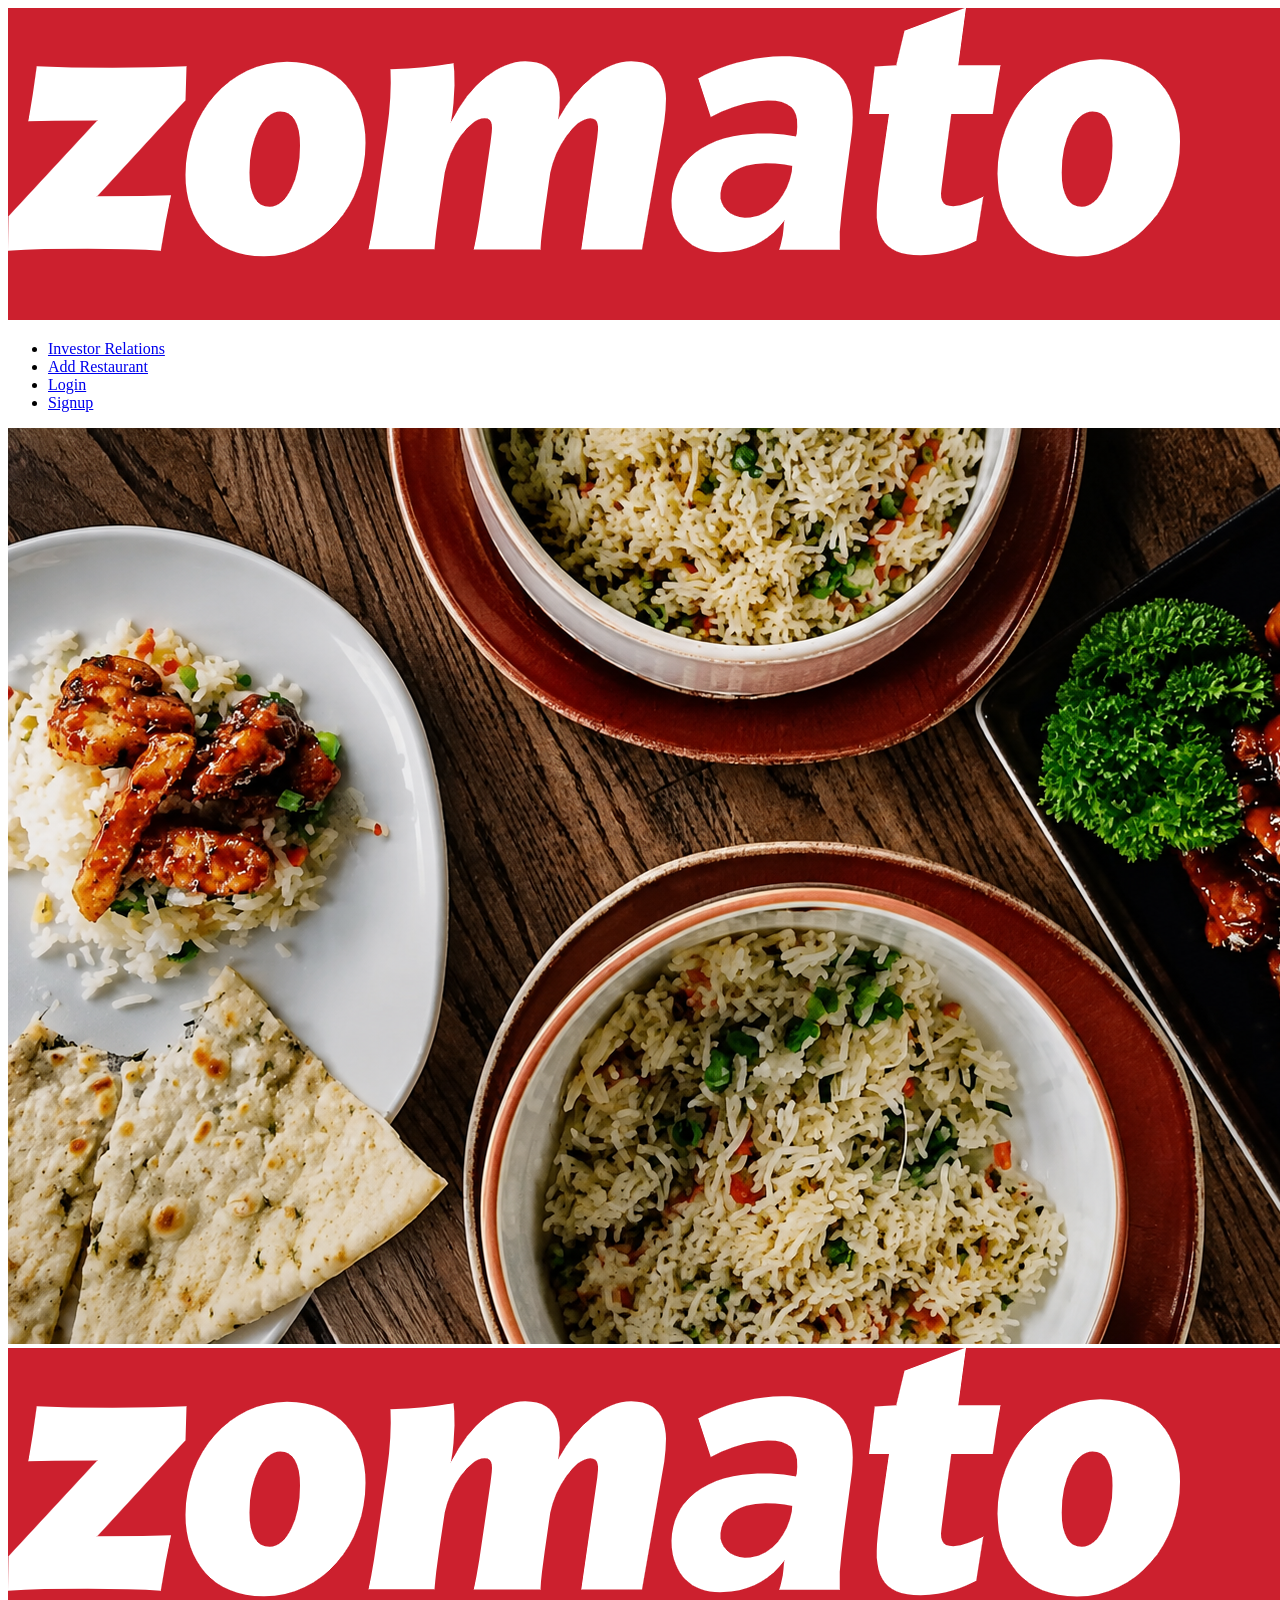
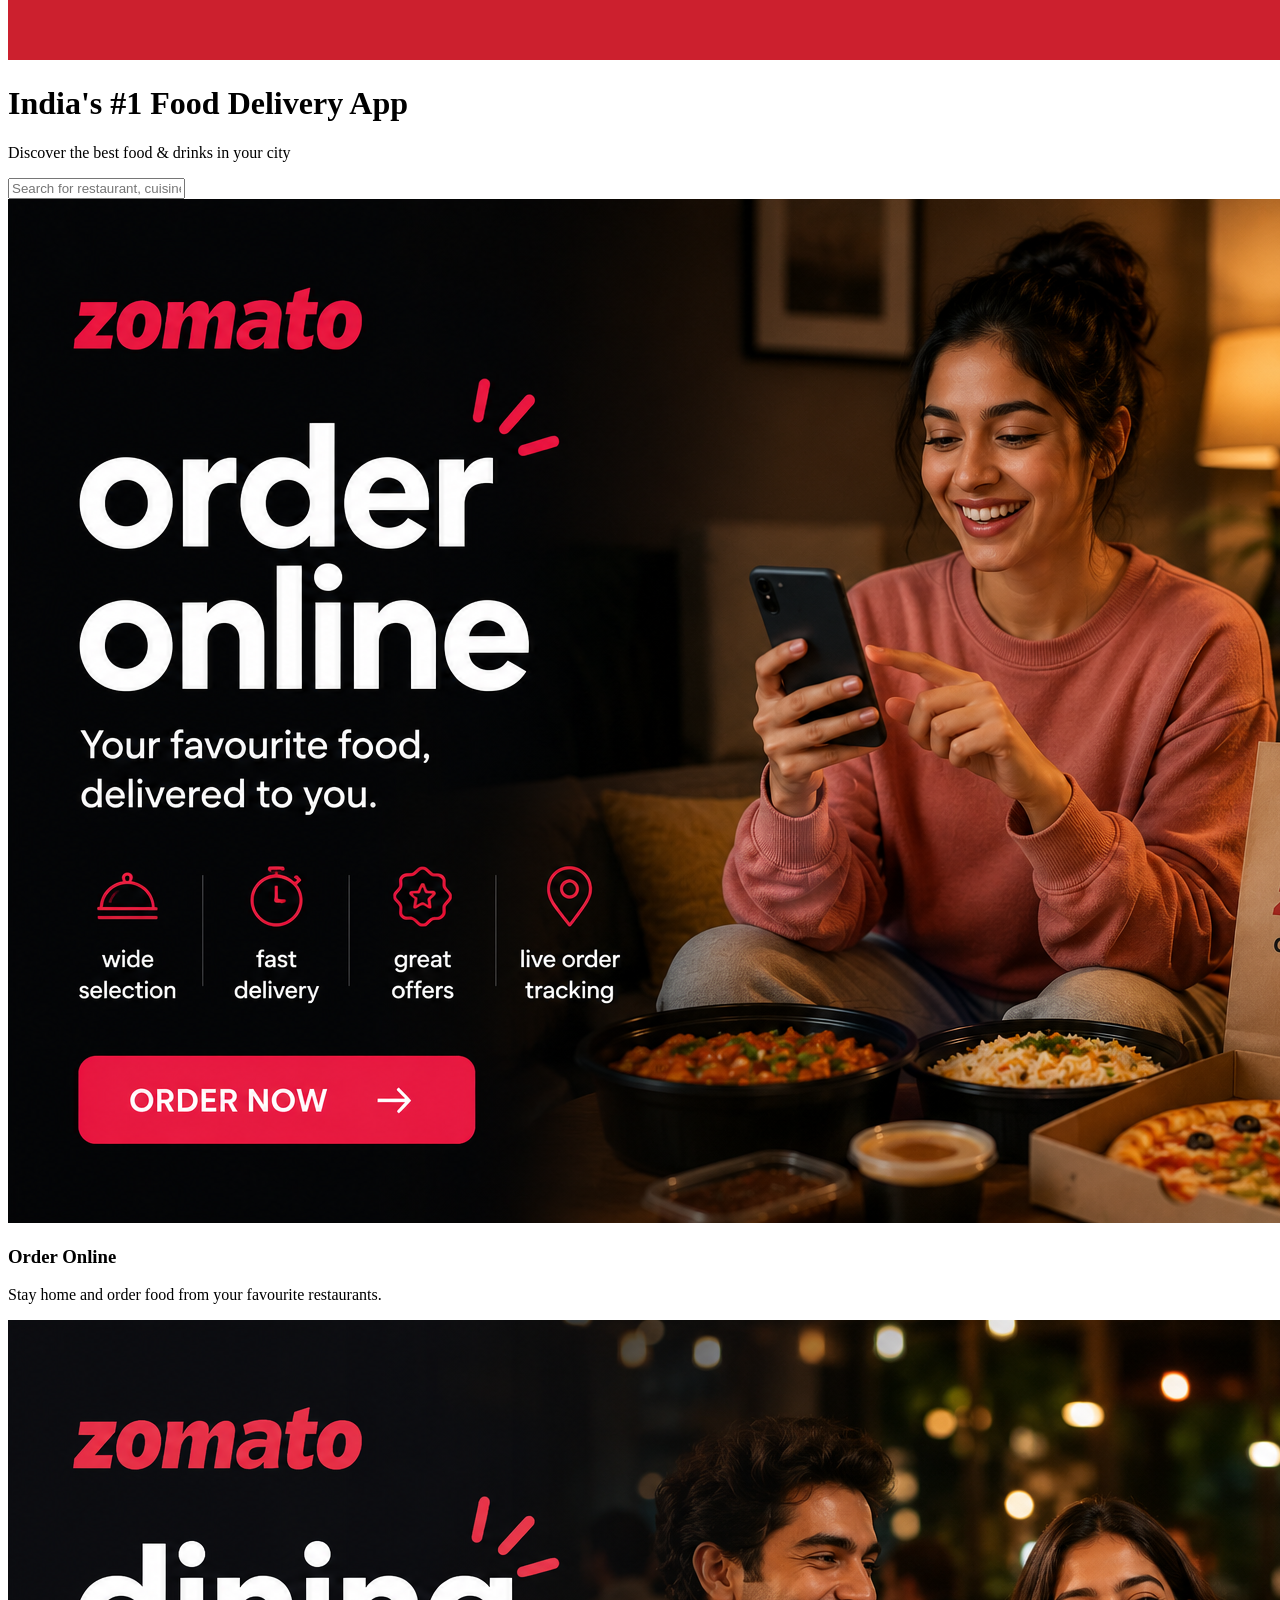
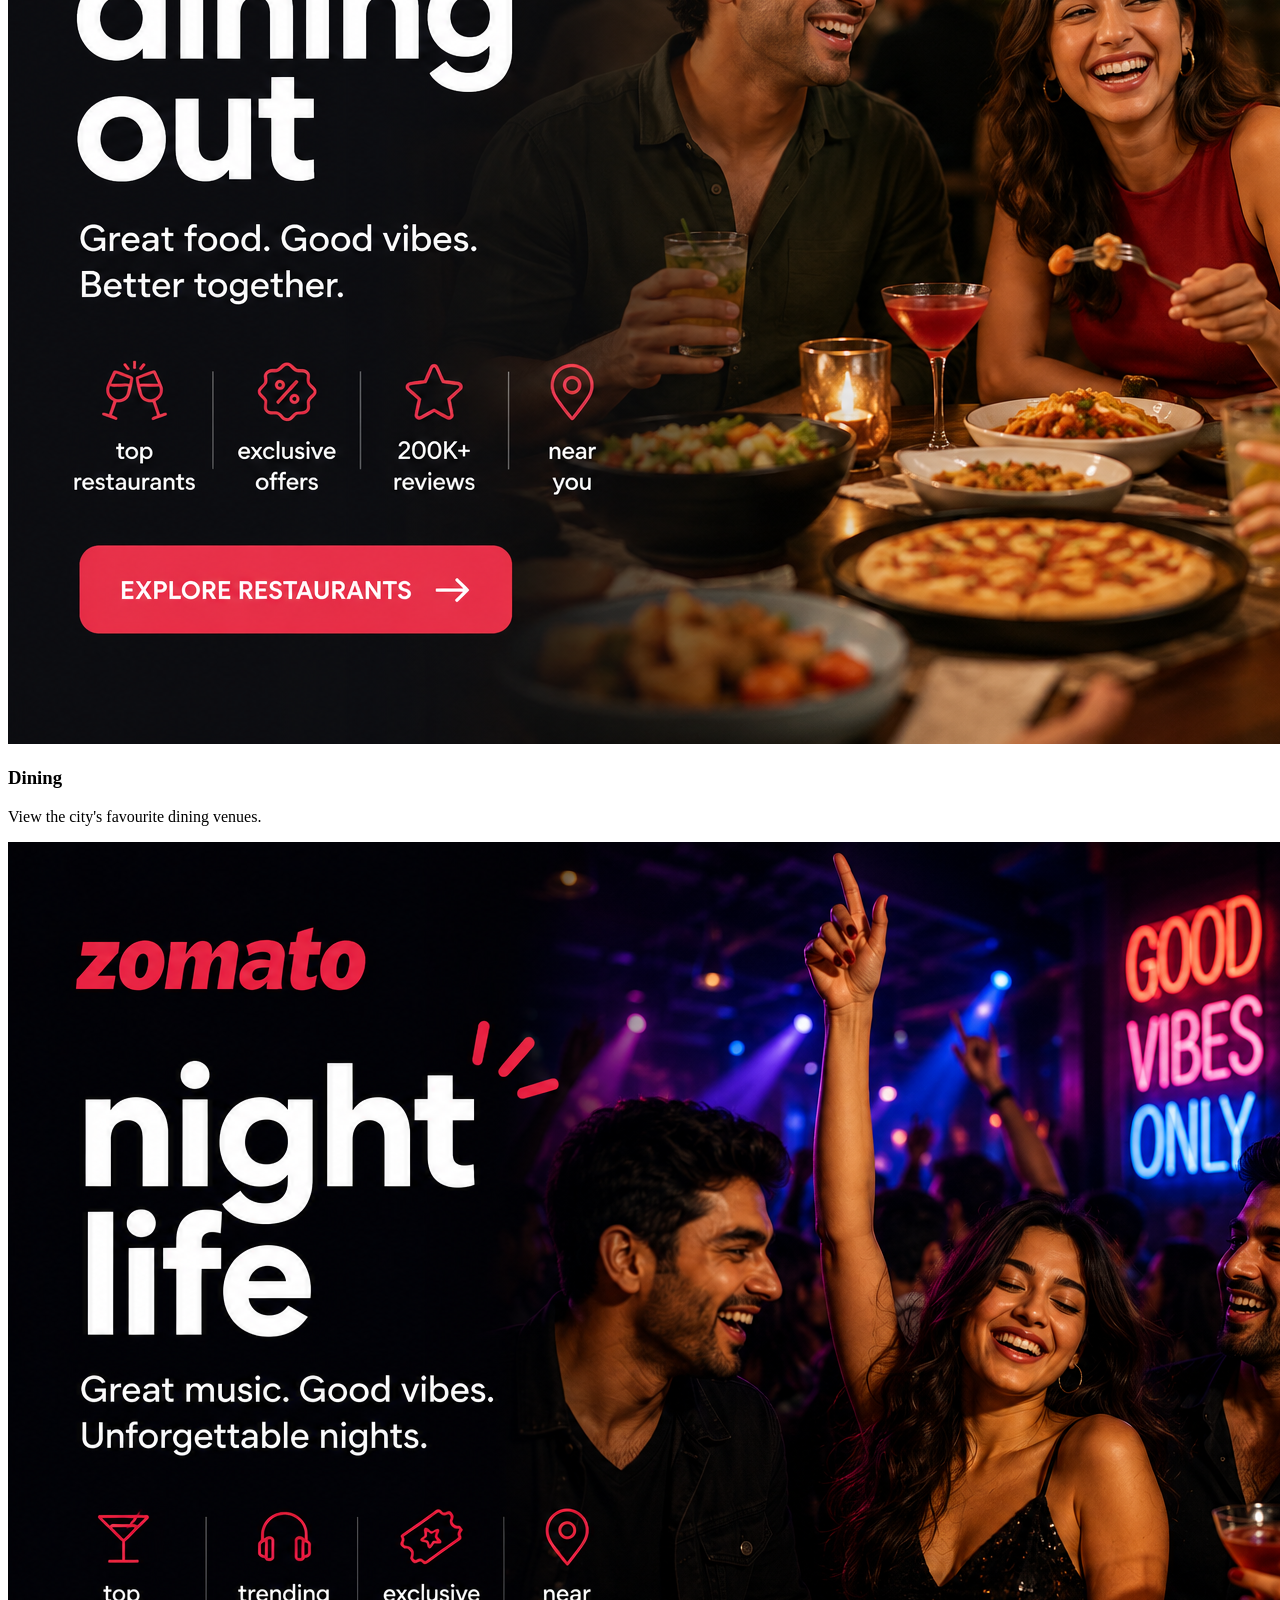
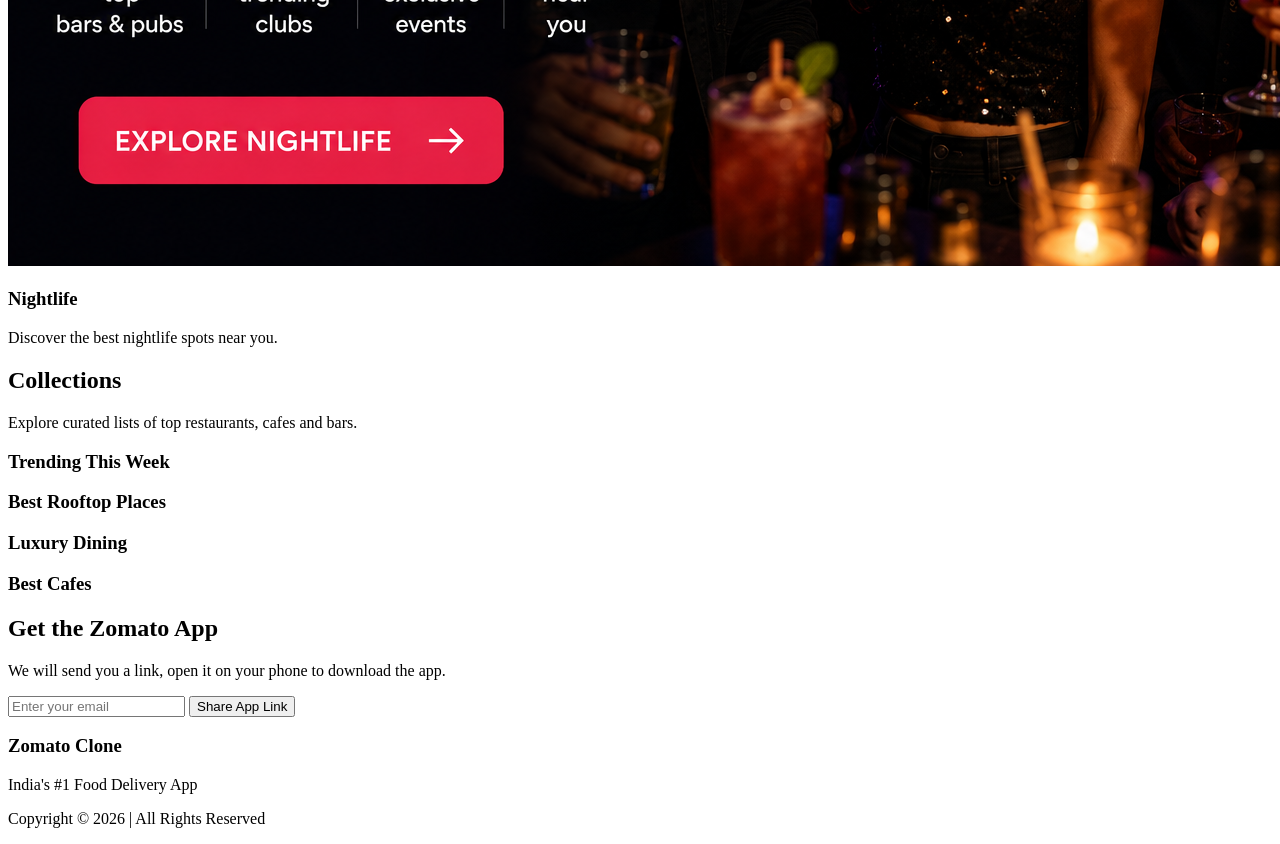
==== index.html @ 1fc466d4 "Added all files" ====
<!-- index file  -->

<!DOCTYPE html>
<html lang="en">
<head>
    <meta charset="UTF-8">
    <meta name="viewport" content="width=device-width, initial-scale=1.0">
    <title>Zomato Clone</title>
    
    <link rel="stylesheet" href="css/style.css">
        <link rel="shortcut icon" href="favicon.png" type="Image/png">

    
    <!-- <link rel="stylesheet" href="css/investors.css">
    <link rel="stylesheet" href="css/add-restaurant.css">
    <link rel="stylesheet" href="css/login.css">
    <link rel="stylesheet" href="css/signup.css"> -->
</head>
<body>

    <header>
        <div class="logo">
            <img src="zomato.png" alt="Zomato Logo">
        </div>
        <nav>
            <ul>
                <li><a href="investors.html" target="_blank">Investor Relations</a></li>
                <li><a href="add-restaurant.html" target="_blank">Add Restaurant</a></li>
                <li><a href="login.html" target="_blank">Login</a></li>
                <li><a href="signup.html" target="_blank">Signup</a></li>
            </ul>
        </nav>
    </header>

    <main class="hero">
        <img src="bg.png" alt="Background" class="bg-image">
        <div class="hero-content">
            <img src="zomato.png" alt="Zomato Logo" class="hero-logo">
            <h1>India's #1 Food Delivery App</h1>
            <p>Discover the best food & drinks in your city</p>
            <div class="search-box">
                <input type="text" placeholder="Search for restaurant, cuisine or dish">
            </div>
        </div>
    </main>

    <section class="features">
        <div class="card">
            <img src="food2.png" alt="Order Online">
            <div class="card-text">
                <h3>Order Online</h3>
                <p>Stay home and order food from your favourite restaurants.</p>
            </div>
        </div>

        <div class="card">
            <img src="Food1.png" alt="Dining">
            <div class="card-text">
                <h3>Dining</h3>
                <p>View the city's favourite dining venues.</p>
            </div>
        </div>

        <div class="card">
            <img src="food3.png" alt="Nightlife">
            <div class="card-text">
                <h3>Nightlife</h3>
                <p>Discover the best nightlife spots near you.</p>
            </div>
        </div>
    </section>

    <section class="collections">
        <h2>Collections</h2>
        <p class="sub-heading">Explore curated lists of top restaurants, cafes and bars.</p>

        <div class="collection-grid">
            <div class="collection-item">
                
                <h3>Trending This Week</h3>
            </div>
            <div class="collection-item">
                <h3>Best Rooftop Places</h3>
            </div>
            <div class="collection-item">
                <h3>Luxury Dining</h3>
            </div>
            <div class="collection-item">
                <h3>Best Cafes</h3>
            </div>
        </div>
    </section>

    <section class="app-section">
        <div class="app-content">
            <h2>Get the Zomato App</h2>
            <p>We will send you a link, open it on your phone to download the app.</p>
            <div class="app-form">
                <input type="email" placeholder="Enter your email">
                <button>Share App Link</button>
            </div>
        </div>
    </section>

    <footer>
        <h3>Zomato Clone</h3>
        <p>India's #1 Food Delivery App</p>
        <p>Copyright &copy; 2026 | All Rights Reserved</p>
    </footer>

    <script src="js/script.js"></script>

</body>
</html>
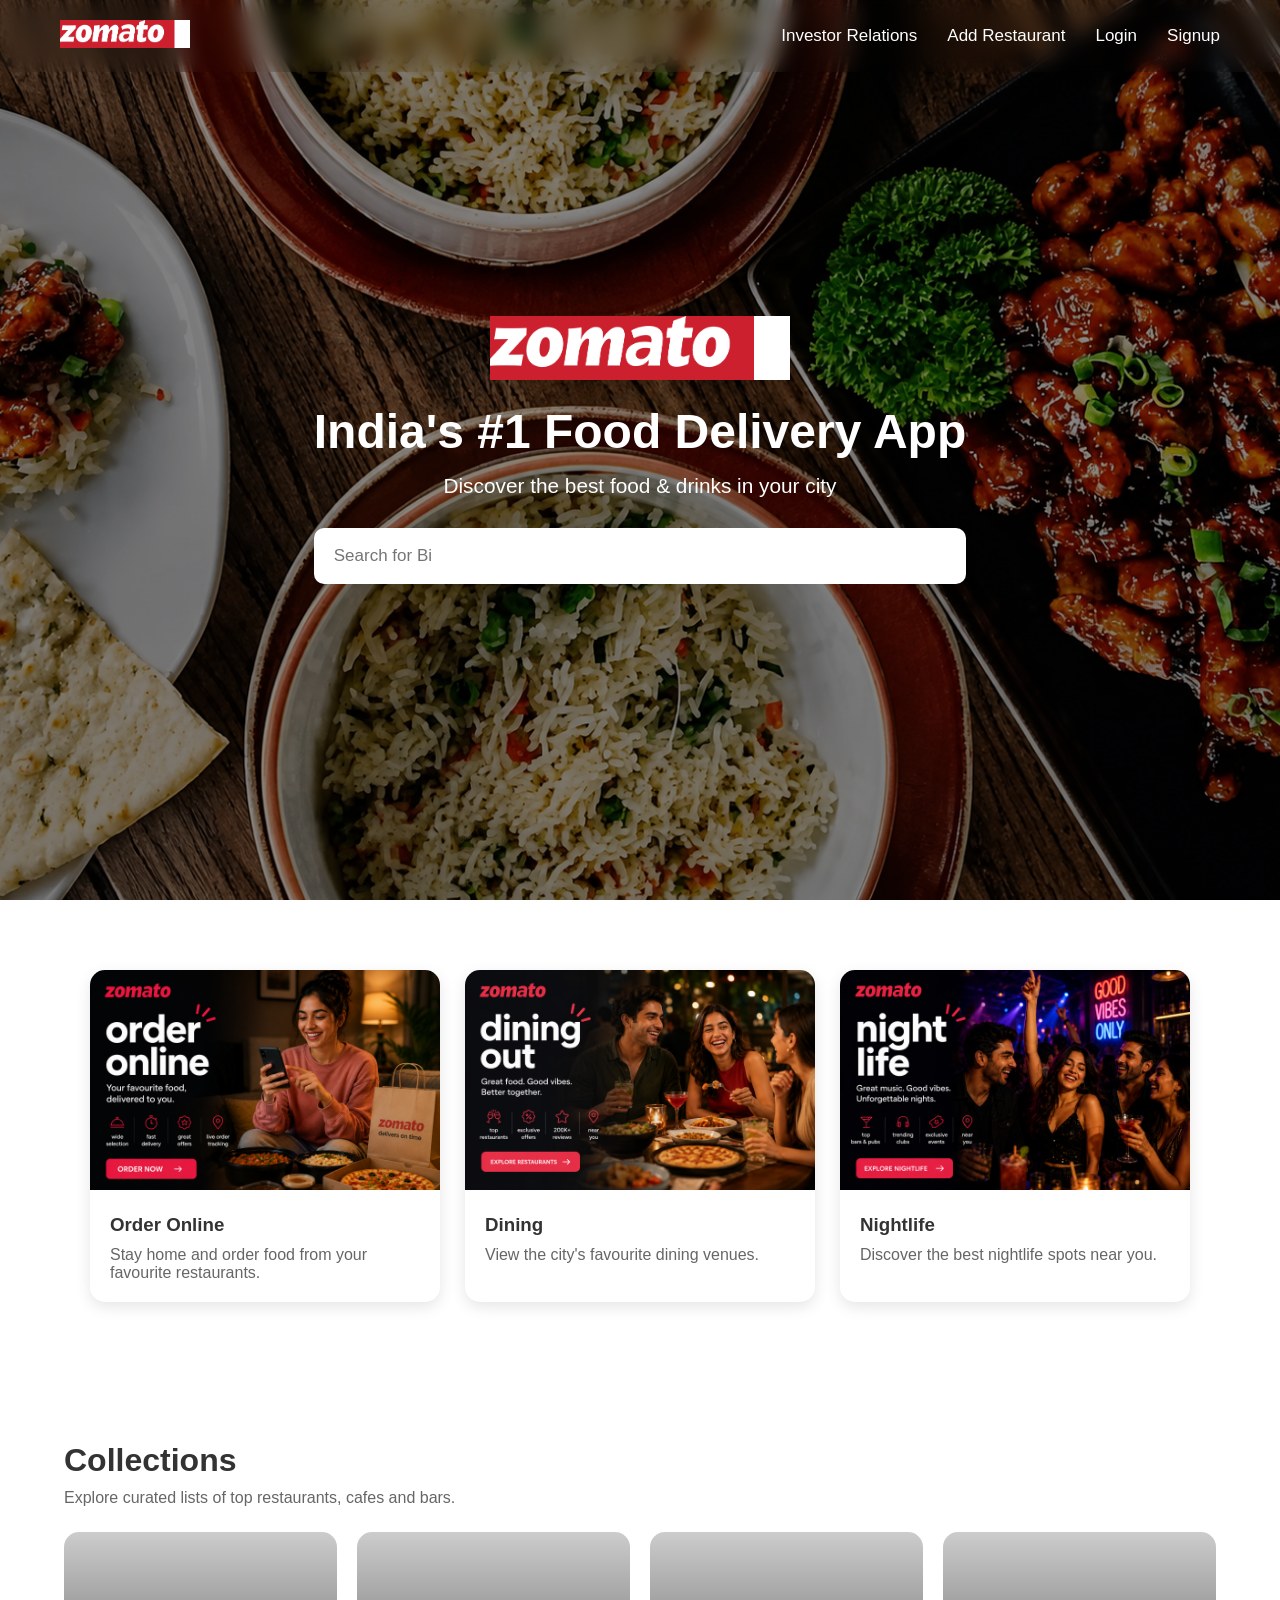
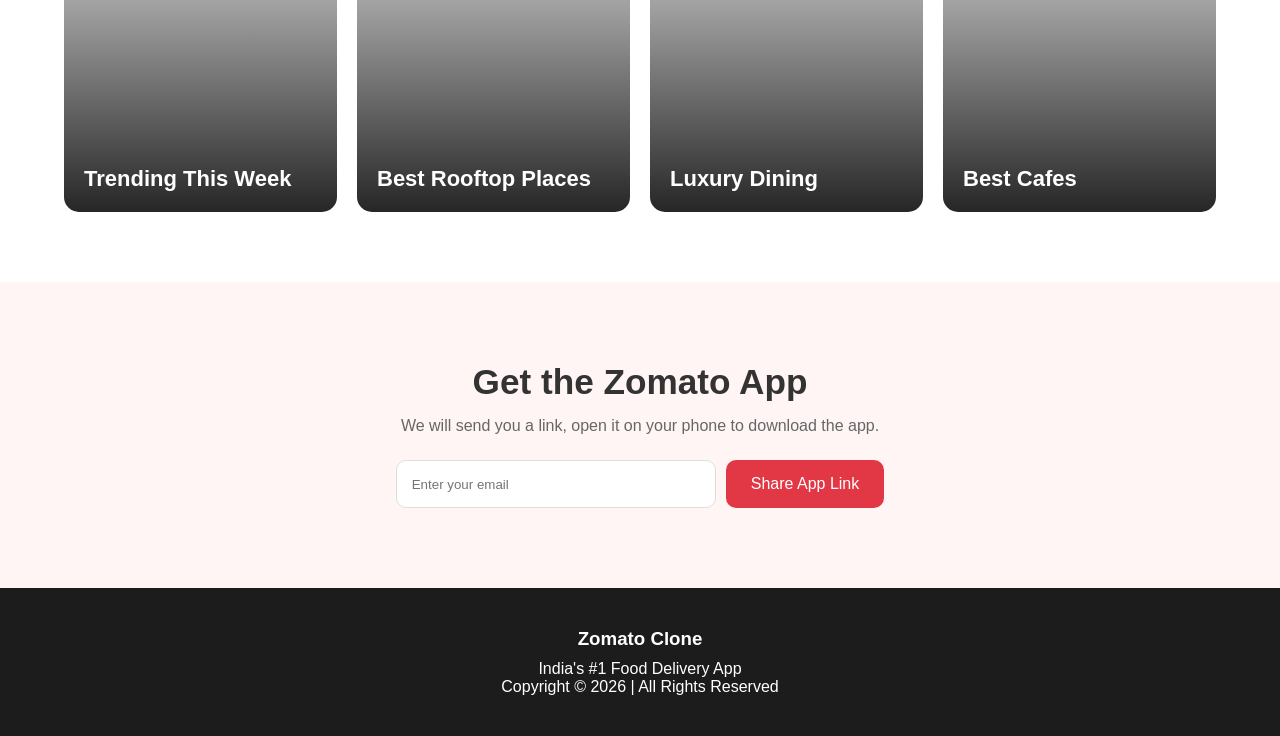
==== commit 3d035992: "update index file" ====
--- a/index.html
+++ b/index.html
@@ -8,7 +8,7 @@
     <meta name="viewport" content="width=device-width, initial-scale=1.0">
     <title>Zomato Clone</title>
     
-    <link rel="stylesheet" href="css/style.css">
+    <link rel="stylesheet" href="style.css">
         <link rel="shortcut icon" href="favicon.png" type="Image/png">
 
     
@@ -109,7 +109,7 @@
         <p>Copyright &copy; 2026 | All Rights Reserved</p>
     </footer>
 
-    <script src="js/script.js"></script>
+    <script src="script.js"></script>
 
 </body>
 </html>
--- a/style.css
+++ b/style.css
@@ -0,0 +1,360 @@
+/* ==========================
+   Global Styles
+========================== */
+
+/* css file */
+
+*{
+    margin:0;
+    padding:0;
+    box-sizing:border-box;
+    font-family:'Segoe UI',sans-serif;
+}
+
+body{
+    background:#fff;
+    color:#333;
+    overflow-x:hidden;
+}
+
+/* ==========================
+   Header
+========================== */
+
+header{
+    position:absolute;
+    top:0;
+    left:0;
+    width:100%;
+    padding:20px 60px;
+    display:flex;
+    justify-content:space-between;
+    align-items:center;
+    z-index:1000;
+    transition:all 0.4s ease;
+}
+
+.logo img{
+    width:130px;
+}
+
+nav ul{
+    display:flex;
+    list-style:none;
+    gap:30px;
+}
+
+nav ul li a{
+    text-decoration:none;
+    color:white;
+    font-size:17px;
+    font-weight:500;
+    transition:0.3s;
+}
+
+nav ul li a:hover{
+    color:#ffd6d9;
+}
+
+/* ==========================
+   Hero Section
+========================== */
+
+.hero{
+    position:relative;
+    height:100vh;
+    display:flex;
+    justify-content:center;
+    align-items:center;
+    text-align:center;
+    overflow:hidden;
+}
+
+.bg-image{
+    position:absolute;
+    width:100%;
+    height:100%;
+    object-fit:cover;
+    z-index:-1;
+}
+
+.hero::before{
+    content:"";
+    position:absolute;
+    inset:0;
+    background:rgba(0,0,0,0.45);
+}
+
+.hero-content{
+    color:white;
+    z-index:2;
+    animation:fadeIn 1.5s ease;
+}
+
+.hero-logo{
+    width:300px;
+    margin-bottom:20px;
+}
+
+.hero h1{
+    font-size:3rem;
+    margin-bottom:15px;
+}
+
+.hero p{
+    font-size:1.3rem;
+    margin-bottom:30px;
+}
+
+.search-box{
+    max-width:700px;
+    margin:auto;
+}
+
+.search-box input{
+    width:100%;
+    padding:18px 20px;
+    border:none;
+    border-radius:10px;
+    font-size:17px;
+    outline:none;
+    transition:0.3s;
+}
+
+.search-box input:focus{
+    box-shadow:0 5px 20px rgba(226,55,68,0.5);
+}
+
+/* ==========================
+   Features Section
+========================== */
+
+.features{
+    display:flex;
+    justify-content:center;
+    gap:25px;
+    flex-wrap:wrap;
+    padding:70px 5%;
+}
+
+.card{
+    width:350px;
+    background:#fff;
+    border-radius:15px;
+    overflow:hidden;
+    cursor:pointer;
+    transition:0.4s;
+    box-shadow:0 5px 15px rgba(0,0,0,0.1);
+}
+
+.card:hover{
+    transform:translateY(-10px);
+    box-shadow:0 15px 30px rgba(0,0,0,0.15);
+}
+
+.card img{
+    width:100%;
+    height:220px;
+    object-fit:cover;
+}
+
+.card-text{
+    padding:20px;
+}
+
+.card-text h3{
+    margin-bottom:10px;
+}
+
+.card-text p{
+    color:#666;
+}
+
+/* ==========================
+   Collections
+========================== */
+
+.collections{
+    padding:70px 5%;
+}
+
+.collections h2{
+    font-size:2rem;
+    margin-bottom:10px;
+}
+
+.sub-heading{
+    color:#666;
+    margin-bottom:25px;
+}
+
+.collection-grid{
+    display:grid;
+    grid-template-columns:repeat(auto-fit,minmax(250px,1fr));
+    gap:20px;
+}
+
+.collection-item{
+    height:280px;
+    border-radius:15px;
+    background:linear-gradient(
+    rgba(0,0,0,0.2),
+    rgba(0,0,0,0.85));
+    display:flex;
+    align-items:flex-end;
+    padding:20px;
+    color:white;
+    cursor:pointer;
+    transition:0.4s;
+}
+
+.collection-item:hover{
+    transform:translateY(-10px);
+}
+
+.collection-item h3{
+    font-size:22px;
+}
+
+/* ==========================
+   App Section
+========================== */
+
+.app-section{
+    background:#fff5f5;
+    padding:80px 20px;
+}
+
+.app-content{
+    max-width:700px;
+    margin:auto;
+    text-align:center;
+}
+
+.app-content h2{
+    font-size:2.2rem;
+    margin-bottom:15px;
+}
+
+.app-content p{
+    color:#666;
+}
+
+.app-form{
+    display:flex;
+    justify-content:center;
+    gap:10px;
+    margin-top:25px;
+    flex-wrap:wrap;
+}
+
+.app-form input{
+    width:320px;
+    padding:15px;
+    border:1px solid #ddd;
+    border-radius:10px;
+    outline:none;
+}
+
+.app-form button{
+    padding:15px 25px;
+    border:none;
+    border-radius:10px;
+    background:#e23744;
+    color:white;
+    cursor:pointer;
+    font-size:16px;
+    transition:0.3s;
+}
+
+.app-form button:hover{
+    background:#c92b39;
+}
+
+/* ==========================
+   Footer
+========================== */
+
+footer{
+    background:#1c1c1c;
+    color:white;
+    text-align:center;
+    padding:40px 20px;
+}
+
+footer h3{
+    margin-bottom:10px;
+}
+
+/* ==========================
+   Scroll Animations
+========================== */
+
+.hidden{
+    opacity:0;
+    transform:translateY(50px);
+    transition:all 0.8s ease;
+}
+
+.show{
+    opacity:1;
+    transform:translateY(0);
+}
+
+/* ==========================
+   Keyframes
+========================== */
+
+@keyframes fadeIn{
+    from{
+        opacity:0;
+        transform:translateY(40px);
+    }
+    to{
+        opacity:1;
+        transform:translateY(0);
+    }
+}
+
+/* ==========================
+   Responsive
+========================== */
+
+@media(max-width:768px){
+
+    header{
+        flex-direction:column;
+        gap:15px;
+        padding:20px;
+    }
+
+    nav ul{
+        gap:15px;
+        flex-wrap:wrap;
+        justify-content:center;
+    }
+
+    .hero h1{
+        font-size:2rem;
+    }
+
+    .hero p{
+        font-size:1rem;
+    }
+
+    .hero-logo{
+        width:220px;
+    }
+
+    .card{
+        width:100%;
+    }
+
+    .app-form input{
+        width:100%;
+    }
+
+    .app-form button{
+        width:100%;
+    }
+}
